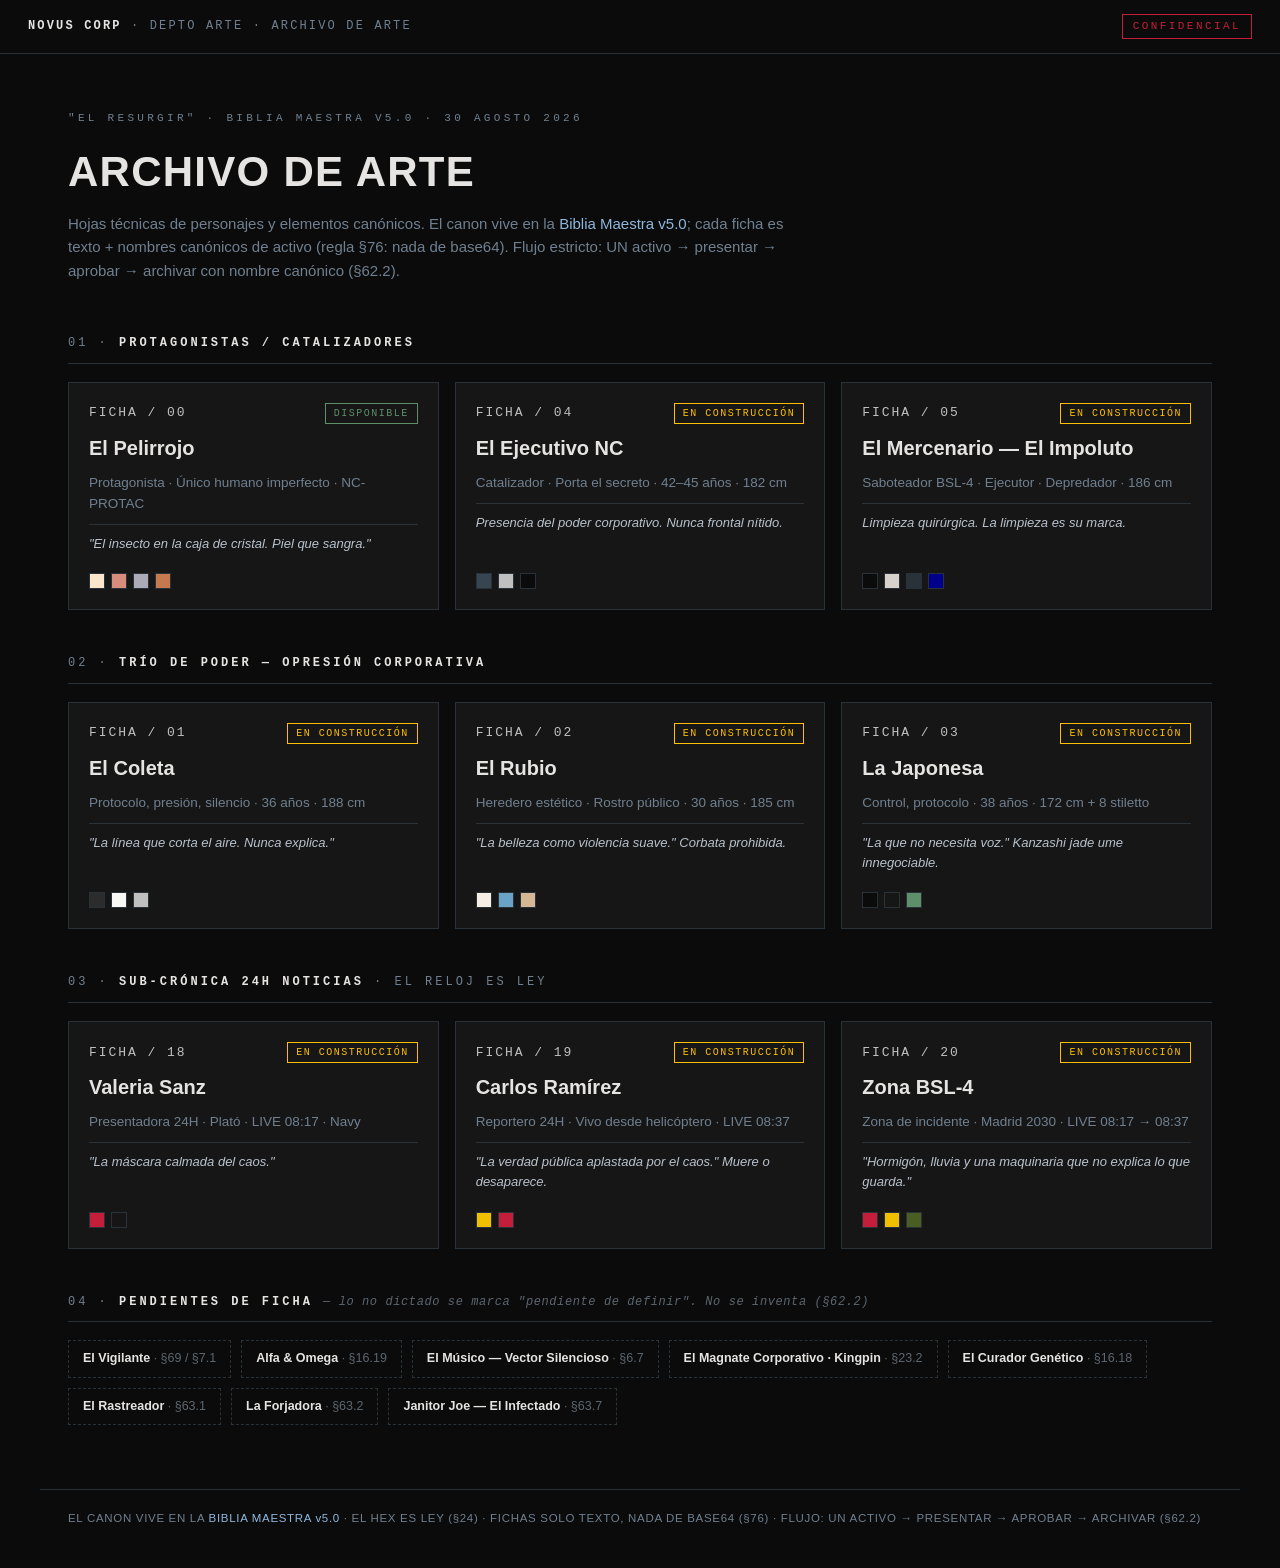
==== index.html @ 2ed4d707 "Canon v5.0 + Archivo de Arte: interfaz y FICHA 00 (El Pelirrojo, modelo) - BIBLIA_MAESTRA_v5.0.md: c" ====
<!doctype html>
<html lang="es">
<head>
<meta charset="utf-8">
<meta http-equiv="refresh" content="0; url=archivo_arte/index.html">
<title>El Resurgir — Archivo de Arte</title>
<style>
body{margin:0;min-height:100vh;display:flex;align-items:center;justify-content:center;background:#0B0B0B;color:#E5E4E2;font-family:"Helvetica Neue",Helvetica,Arial,sans-serif}
a{color:#8FB8DE}
</style>
</head>
<body>
<p>Redirigiendo al <a href="archivo_arte/index.html">Archivo de Arte</a>…</p>
</body>
</html>
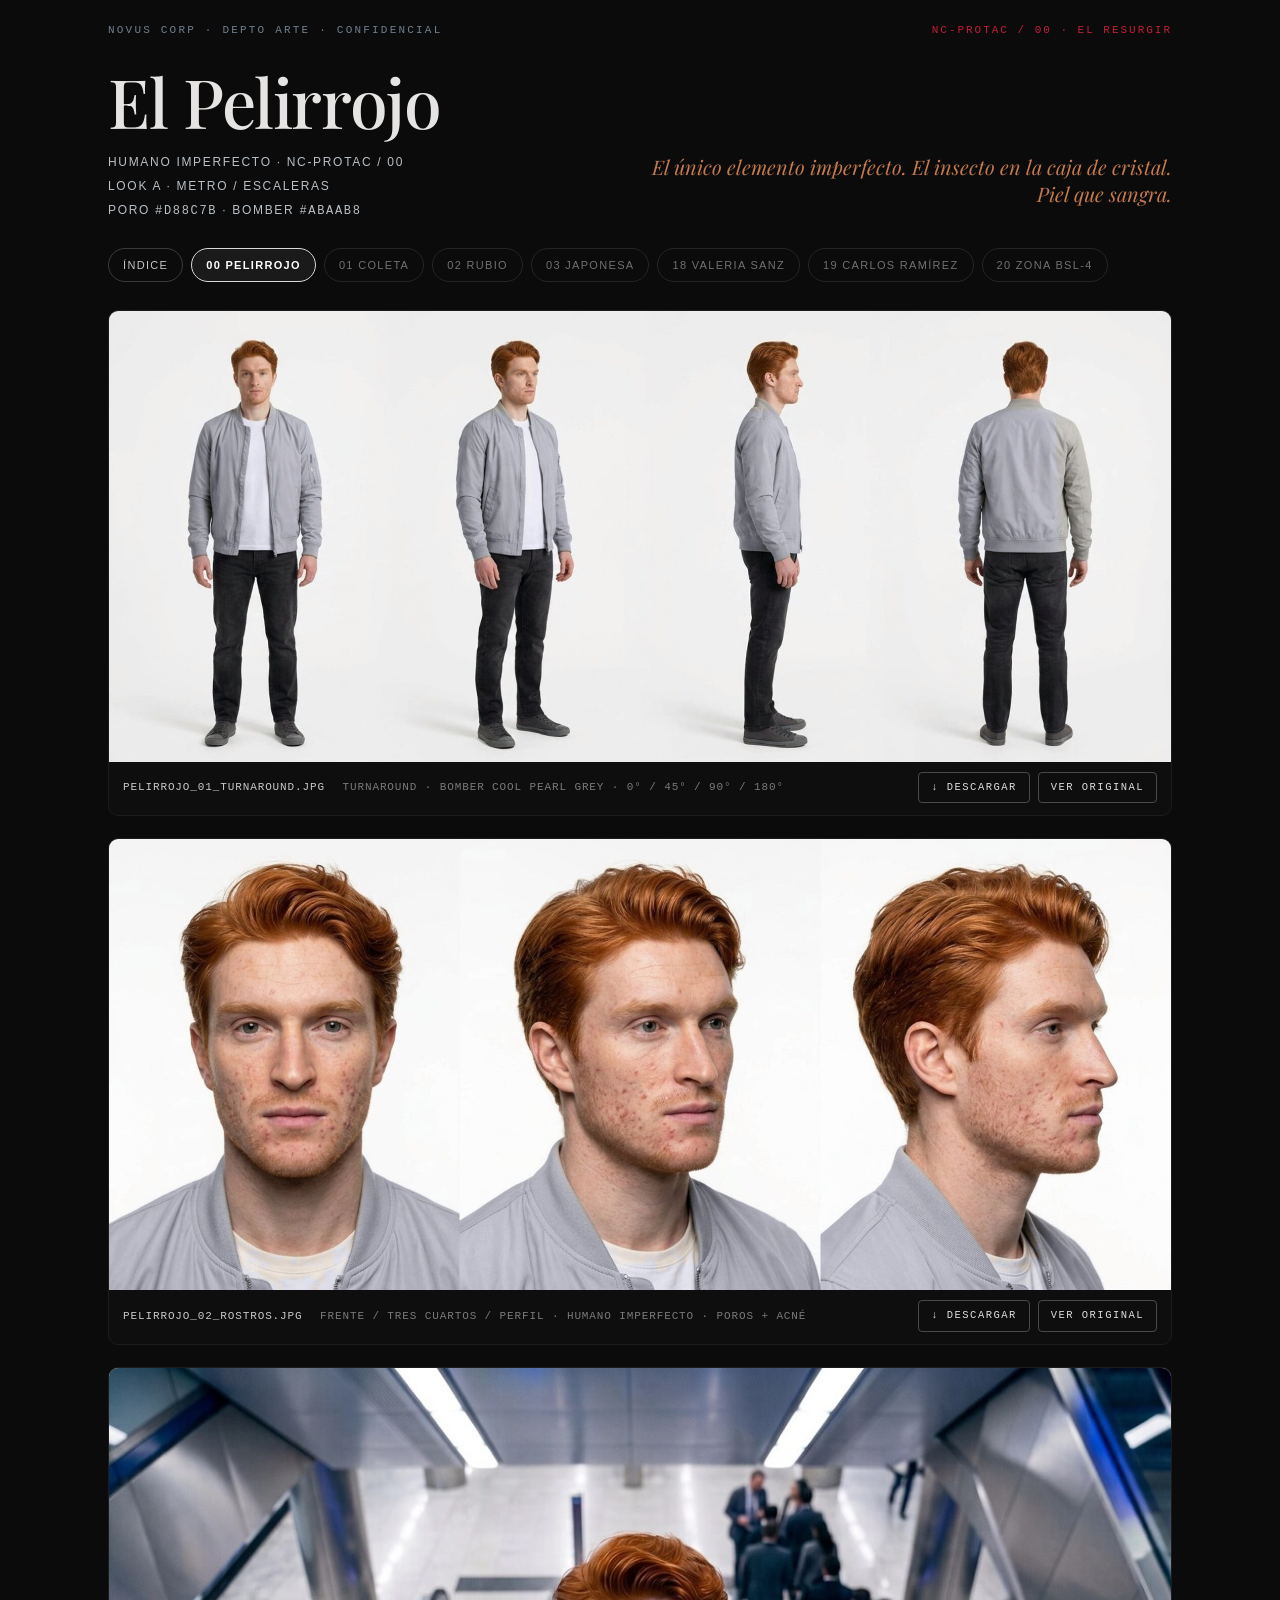
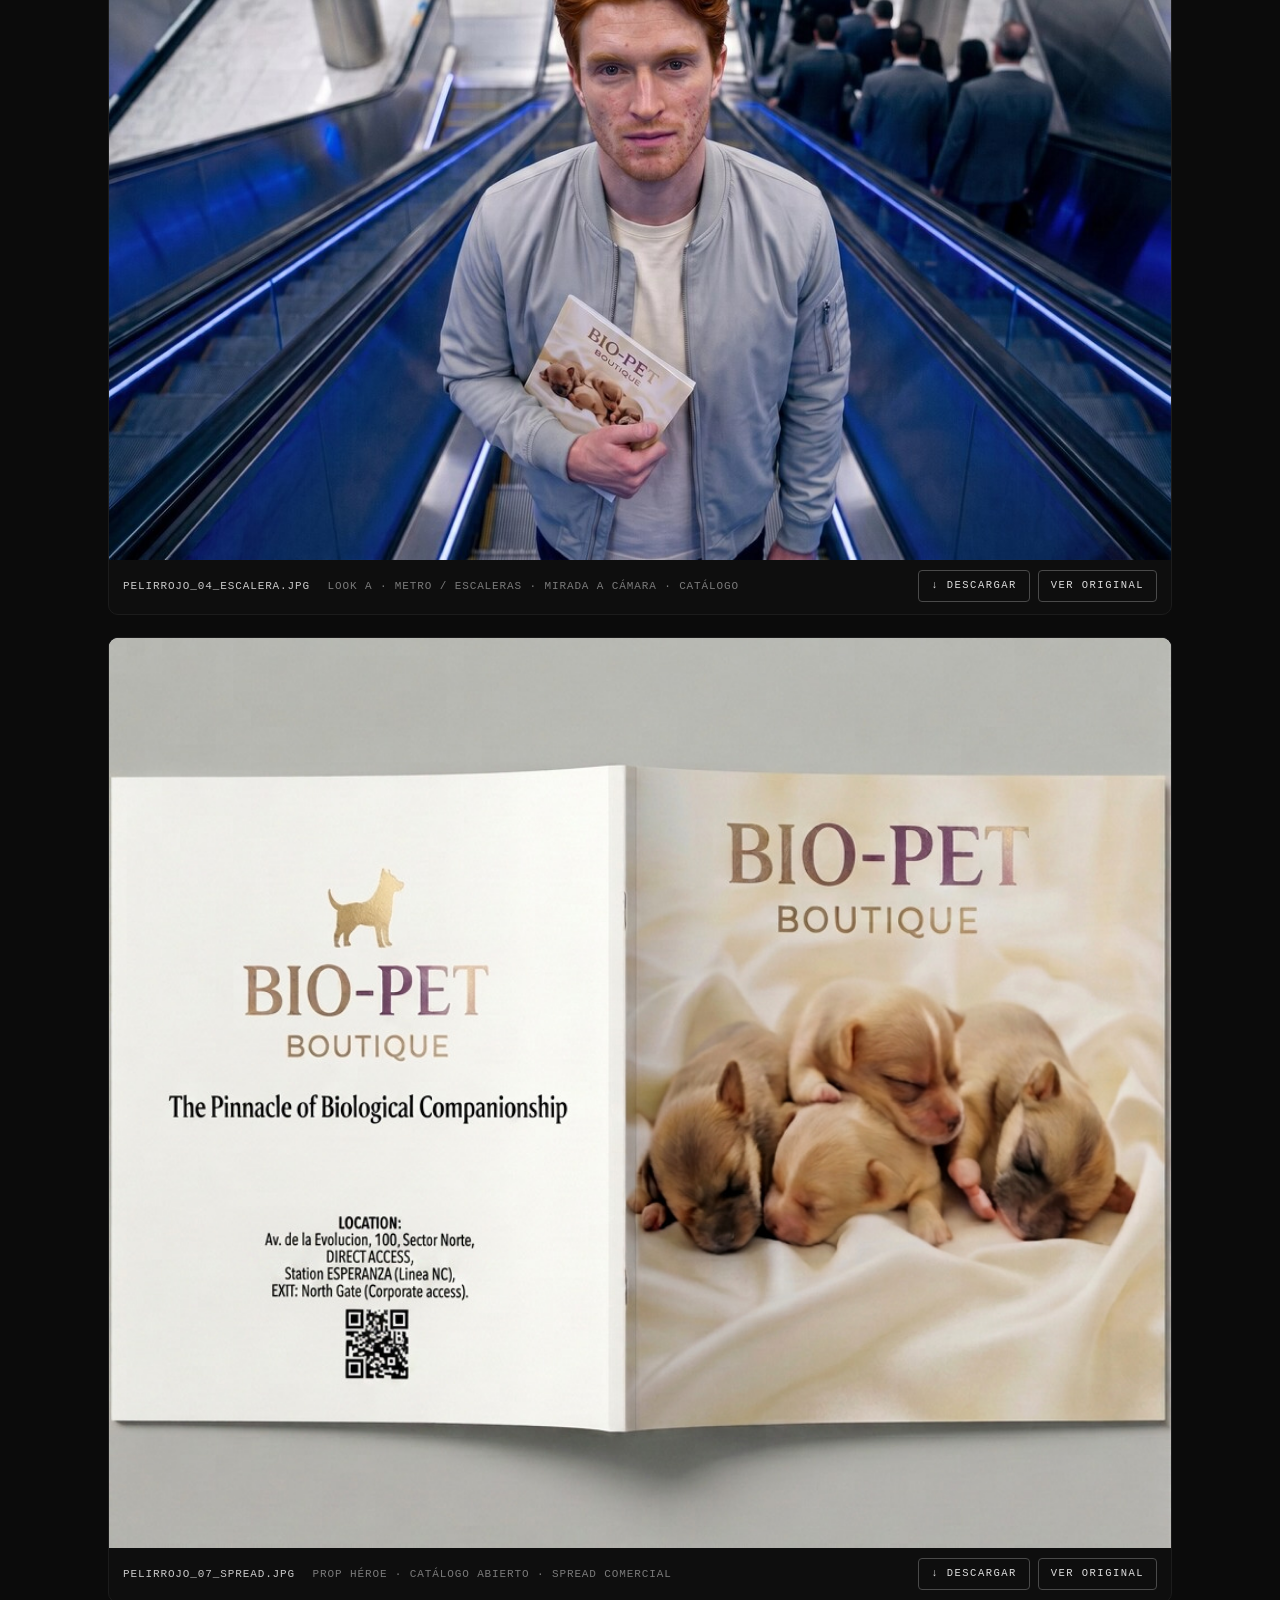
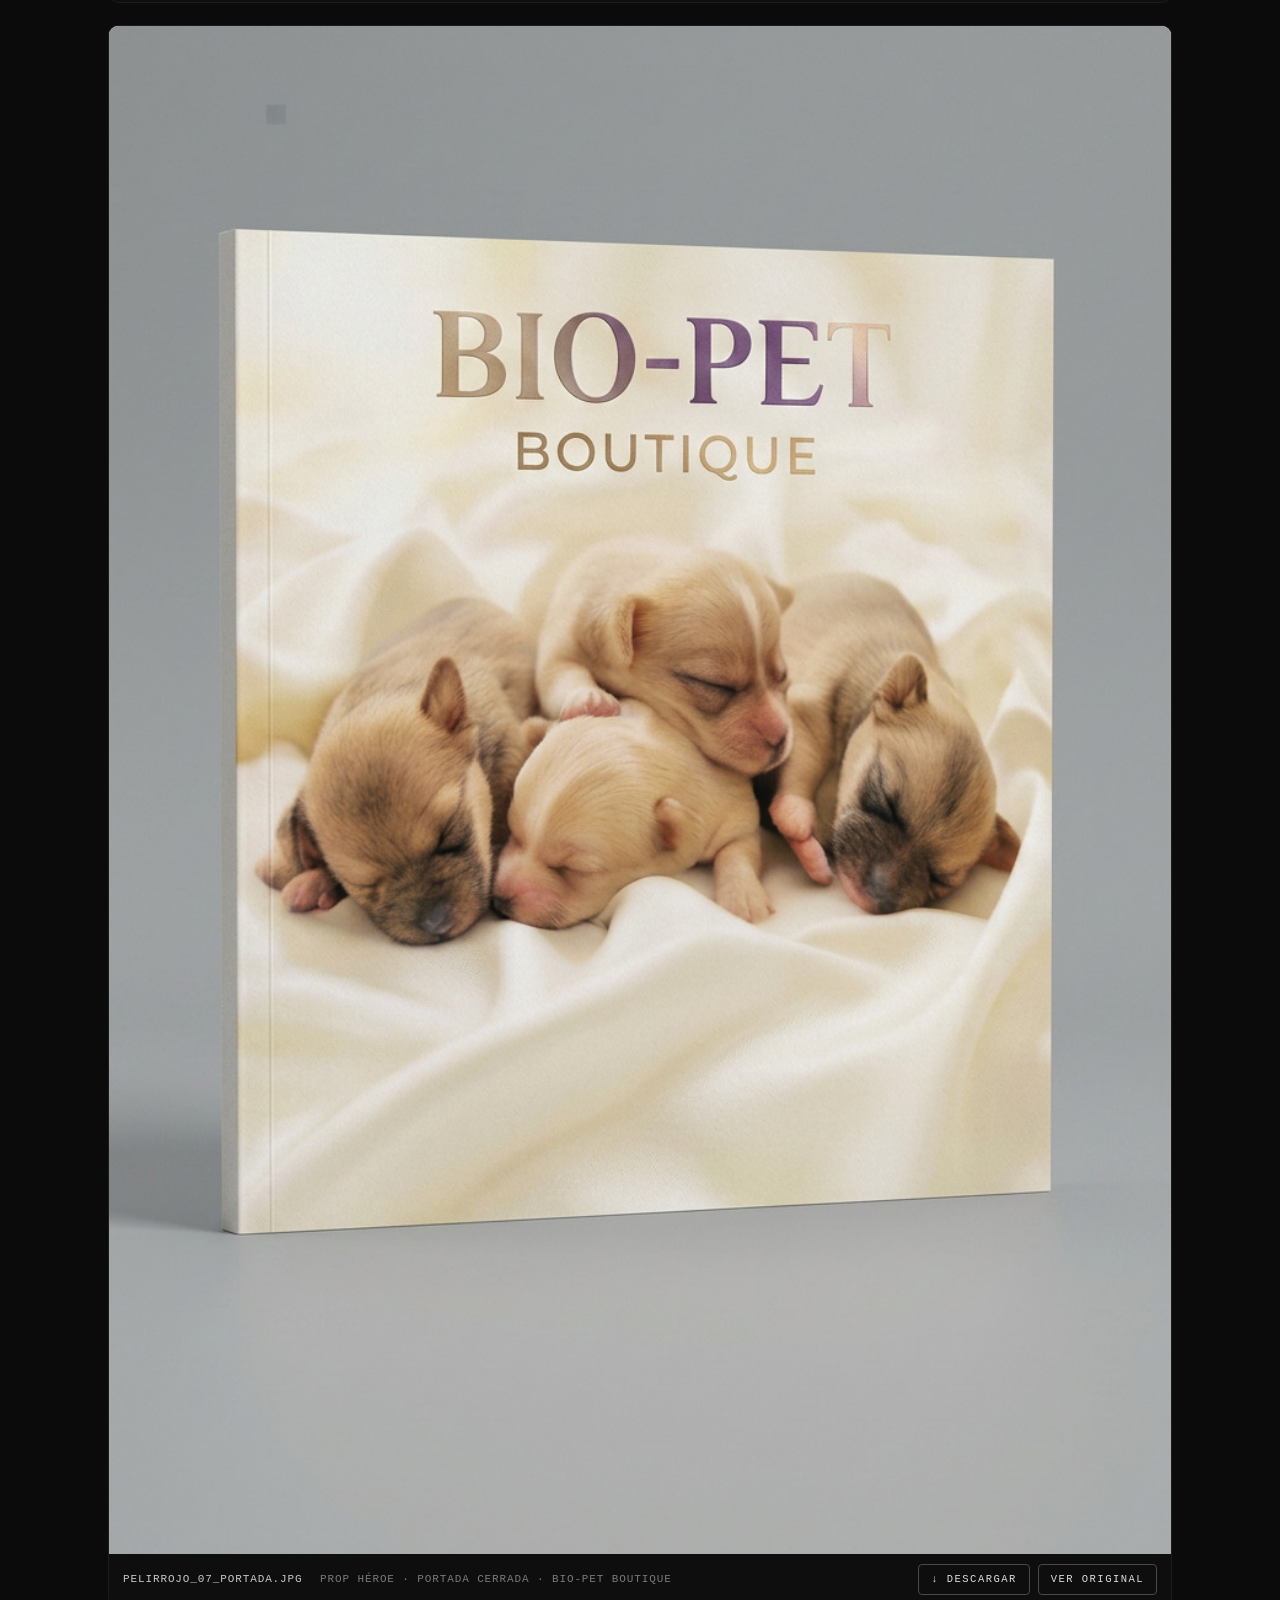
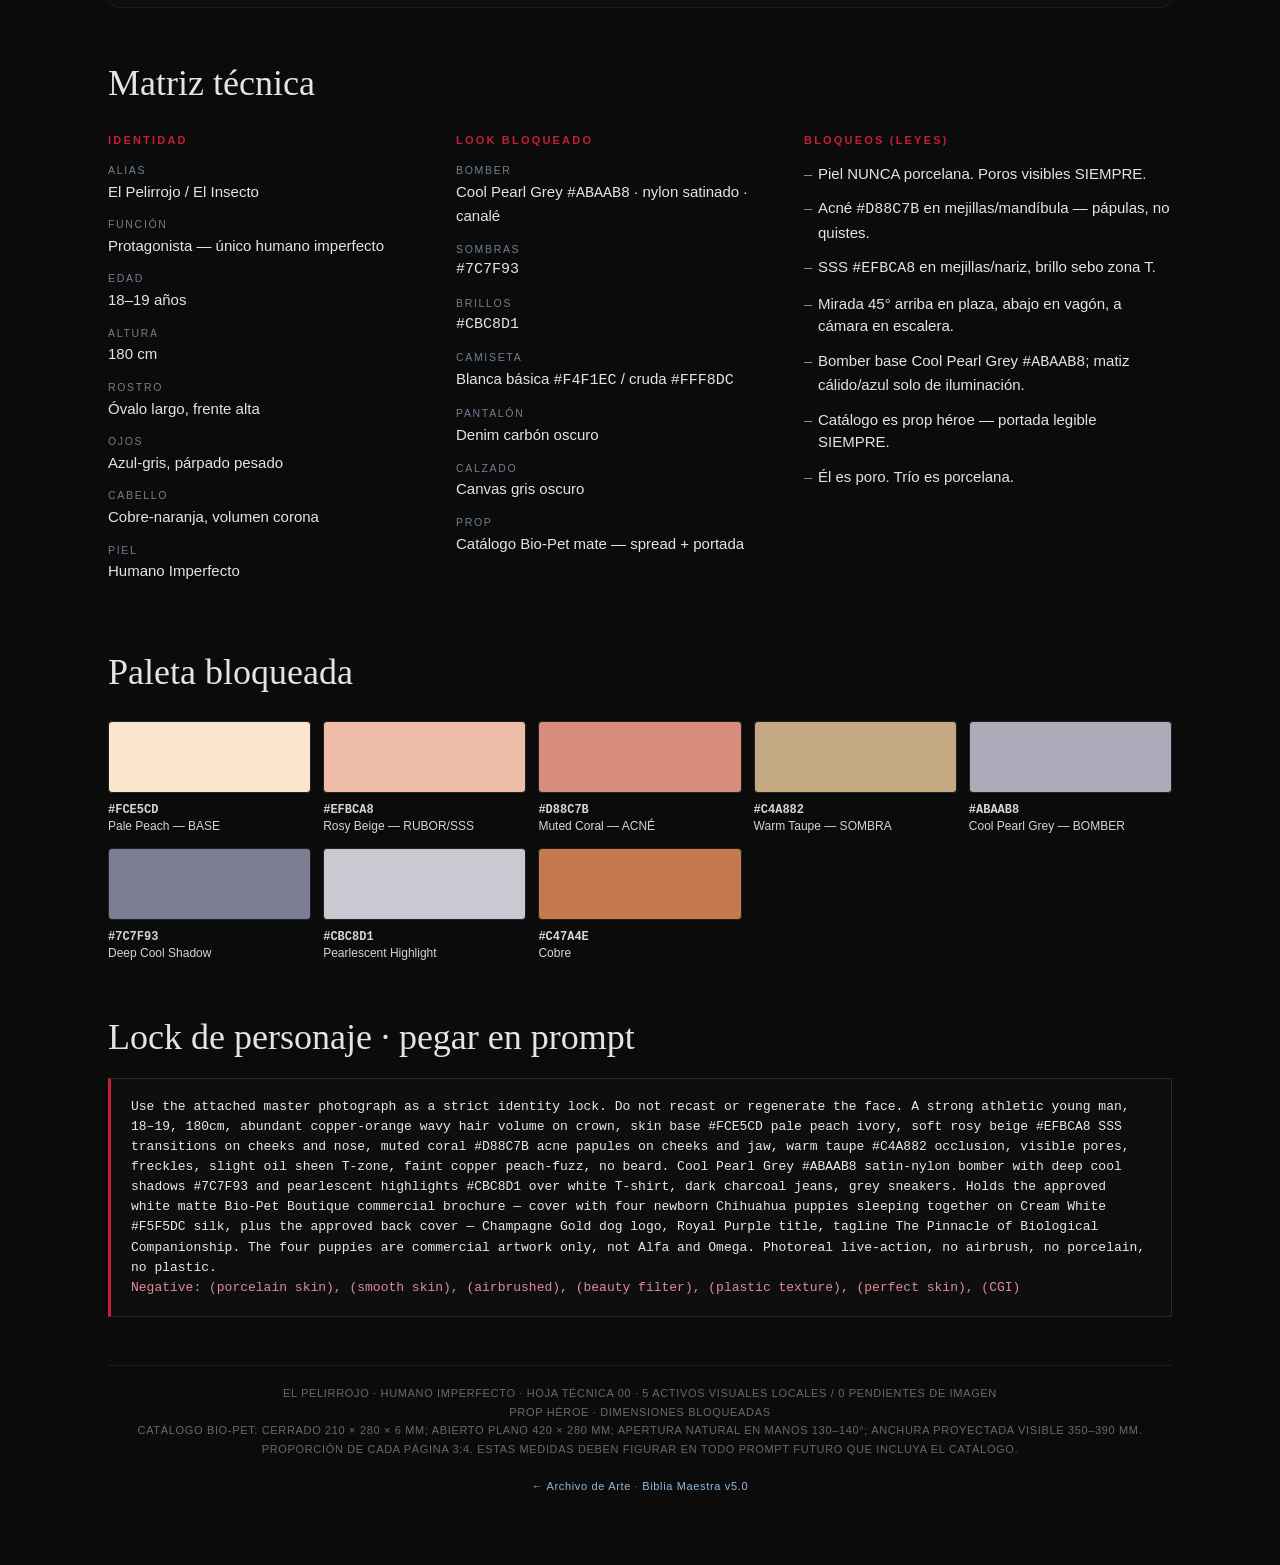
==== commit 07137d1c: "Vista de la FICHA 00: fondo obsidiana, tipo editorial y fotos en placa La preview abre la hoja del P" ====
--- a/index.html
+++ b/index.html
@@ -2,14 +2,14 @@
 <html lang="es">
 <head>
 <meta charset="utf-8">
-<meta http-equiv="refresh" content="0; url=archivo_arte/index.html">
-<title>El Resurgir — Archivo de Arte</title>
+<meta http-equiv="refresh" content="0; url=archivo_arte/fichas/FICHA_00_EL_PELIRROJO.html">
+<title>El Resurgir — El Pelirrojo</title>
 <style>
 body{margin:0;min-height:100vh;display:flex;align-items:center;justify-content:center;background:#0B0B0B;color:#E5E4E2;font-family:"Helvetica Neue",Helvetica,Arial,sans-serif}
 a{color:#8FB8DE}
 </style>
 </head>
 <body>
-<p>Redirigiendo al <a href="archivo_arte/index.html">Archivo de Arte</a>…</p>
+<p>Redirigiendo a <a href="archivo_arte/fichas/FICHA_00_EL_PELIRROJO.html">Ficha 00 · El Pelirrojo</a>…</p>
 </body>
 </html>
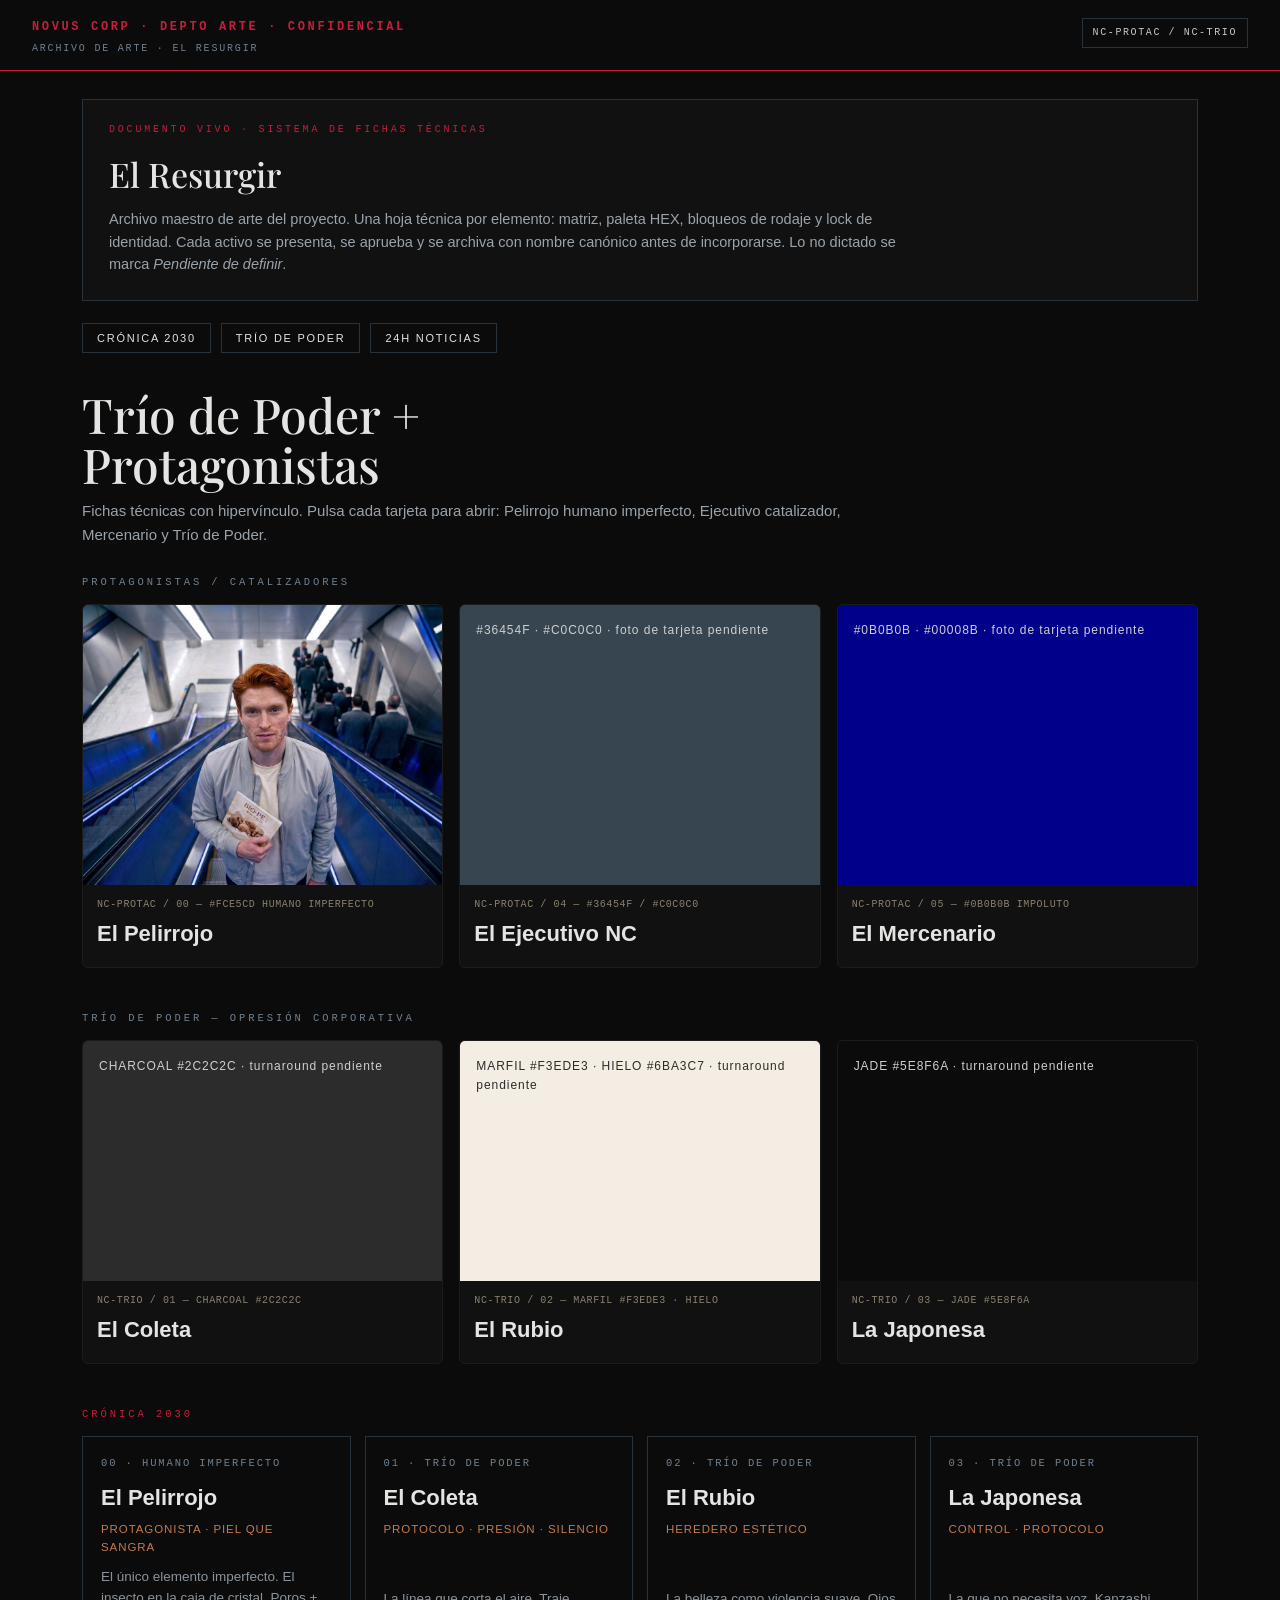
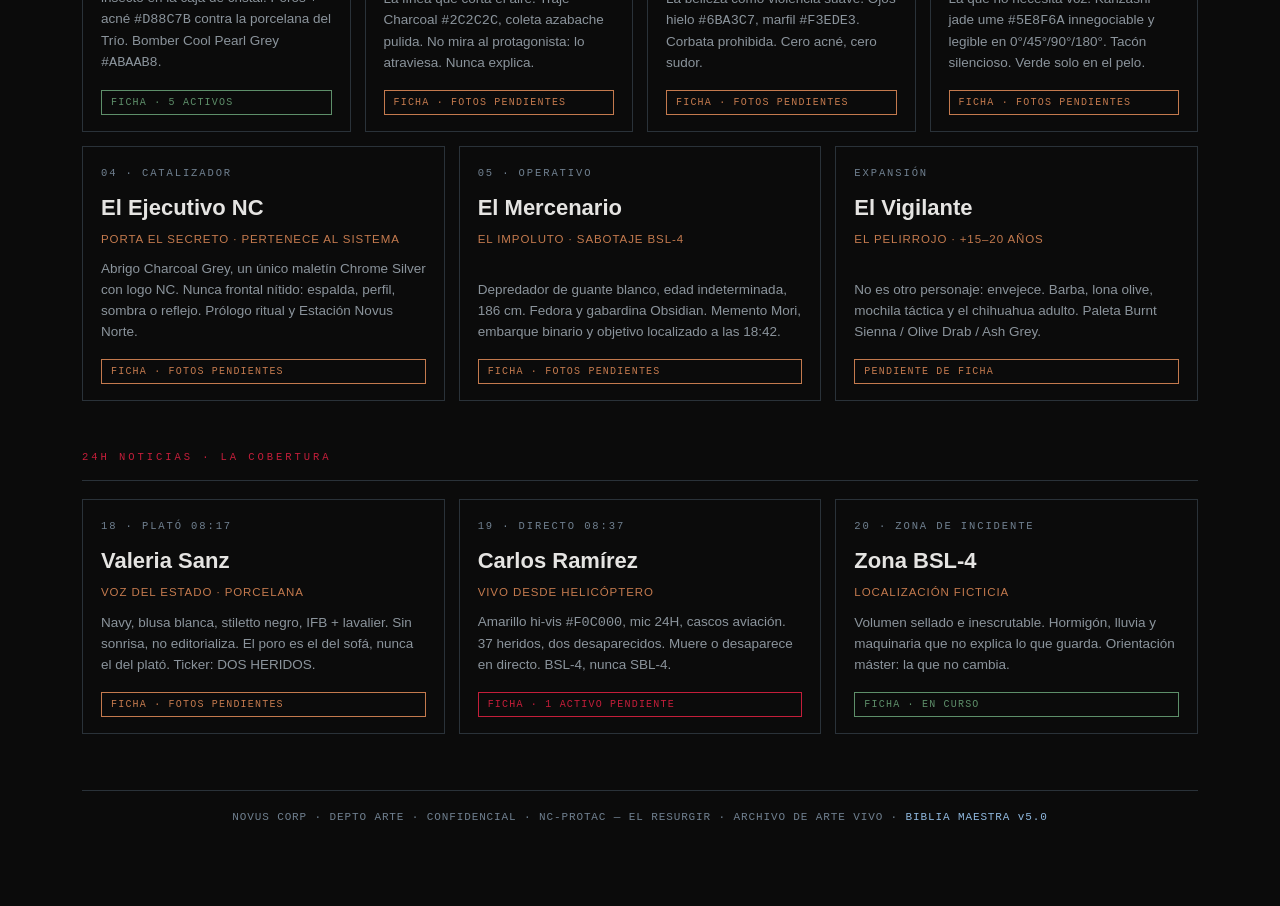
==== commit e4a37e25: "Archivo de Arte vinculado: portada con tarjetas e hipervínculos Índice al estilo NC-PROTAC. El Pelir" ====
--- a/index.html
+++ b/index.html
@@ -2,14 +2,14 @@
 <html lang="es">
 <head>
 <meta charset="utf-8">
-<meta http-equiv="refresh" content="0; url=archivo_arte/fichas/FICHA_00_EL_PELIRROJO.html">
-<title>El Resurgir — El Pelirrojo</title>
+<meta http-equiv="refresh" content="0; url=archivo_arte/index.html">
+<title>El Resurgir — Archivo de Arte</title>
 <style>
 body{margin:0;min-height:100vh;display:flex;align-items:center;justify-content:center;background:#0B0B0B;color:#E5E4E2;font-family:"Helvetica Neue",Helvetica,Arial,sans-serif}
 a{color:#8FB8DE}
 </style>
 </head>
 <body>
-<p>Redirigiendo a <a href="archivo_arte/fichas/FICHA_00_EL_PELIRROJO.html">Ficha 00 · El Pelirrojo</a>…</p>
+<p>Redirigiendo al <a href="archivo_arte/index.html">Archivo de Arte</a>…</p>
 </body>
 </html>
